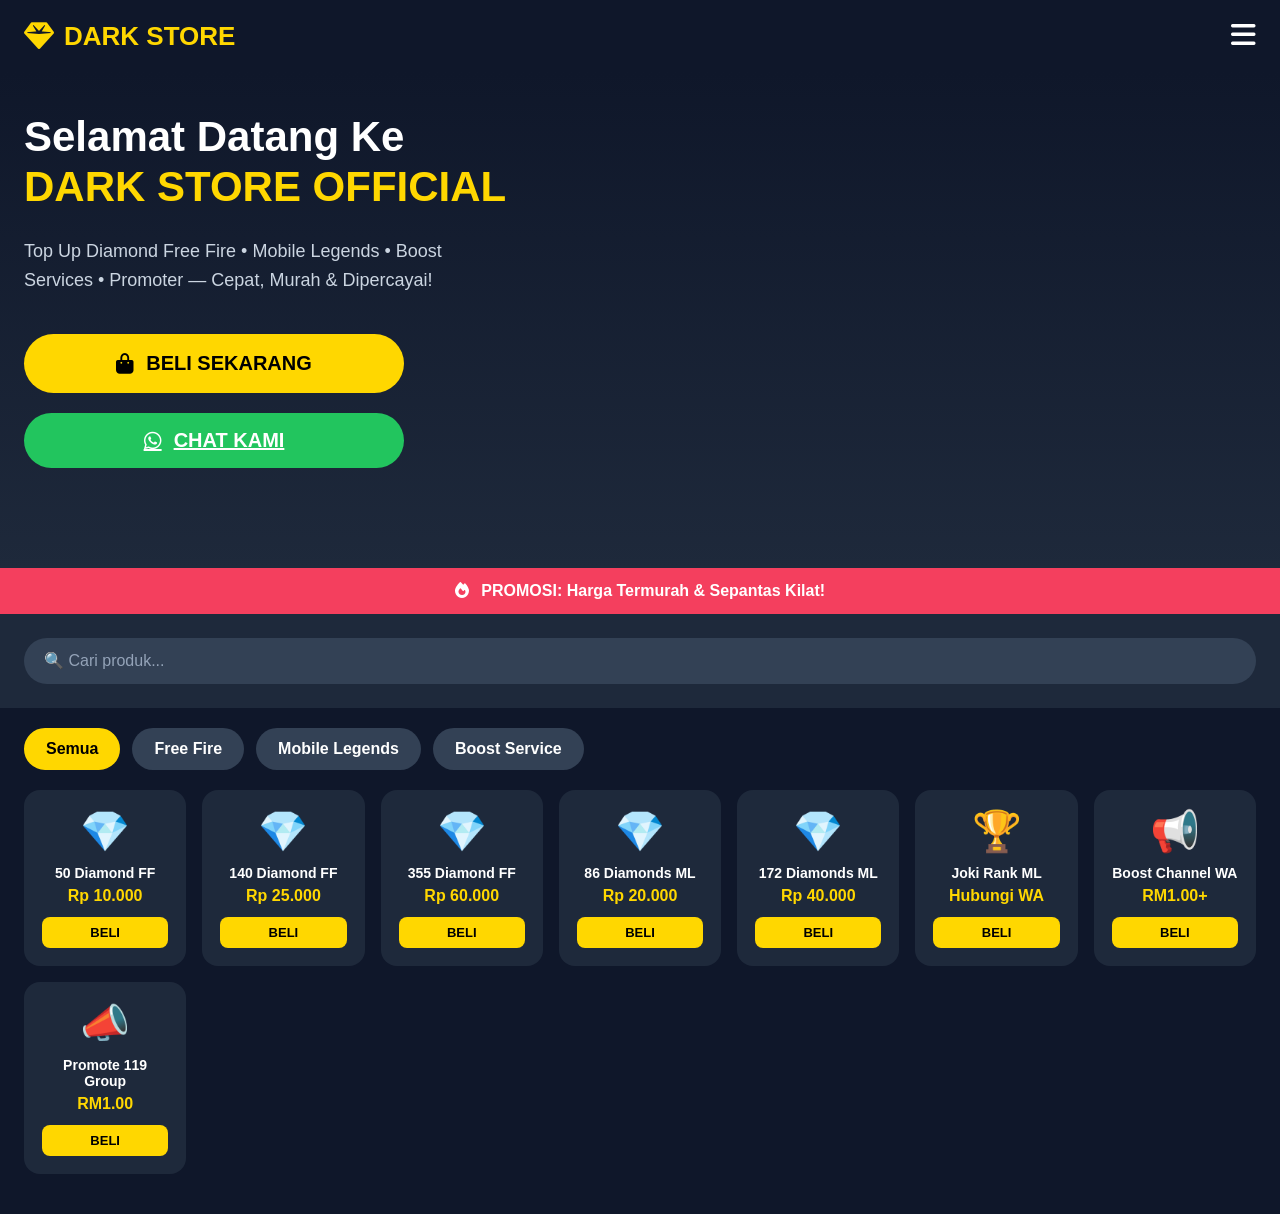
==== index.html @ bbe6bbc1 "Add initial HTML structure for Dark Store" ====
<!DOCTYPE html>
<html lang="ms">
<head>
    <meta charset="UTF-8">
    <meta name="viewport" content="width=device-width, initial-scale=1.0">
    <title>DARK STORE OFFICIAL</title>
    <link rel="stylesheet" href="https://cdnjs.cloudflare.com/ajax/libs/font-awesome/6.4.0/css/all.min.css">
    <link rel="stylesheet" href="style.css">
    <style>
        * { margin: 0; padding: 0; box-sizing: border-box; font-family: 'Segoe UI', sans-serif; }
        body { background: #0f172a; color: white; min-height: 100vh; }

        /* === HEADER === */
        header {
            display: flex; justify-content: space-between; align-items: center;
            padding: 20px 24px; background: #0f172a; position: sticky; top: 0; z-index: 100;
        }
        .logo { display: flex; align-items: center; gap: 10px; font-size: 26px; font-weight: 900; color: #FFD700; }
        .logo i { font-size: 30px; }
        .menu-icon { font-size: 28px; color: white; cursor: pointer; }

        /* === HERO SECTION === */
        .hero {
            padding: 40px 24px 60px; text-align: left;
            background: linear-gradient(180deg, #0f172a 0%, #1e293b 100%);
        }
        .hero h1 {
            font-size: 42px; font-weight: 900; line-height: 1.2; margin-bottom: 24px;
        }
        .hero h1 span { color: #FFD700; }
        .hero p {
            font-size: 18px; color: #cbd5e1; line-height: 1.6; margin-bottom: 40px;
            max-width: 450px;
        }

        /* === BUTTONS === */
        .btn-beli {
            display: flex; align-items: center; justify-content: center; gap: 12px;
            width: 100%; max-width: 380px; padding: 18px 30px;
            background: #FFD700; color: #000; font-size: 20px; font-weight: 800;
            border-radius: 50px; border: none; cursor: pointer; margin-bottom: 20px;
            transition: all 0.3s ease;
        }
        .btn-beli:hover { transform: scale(1.03); }
        .btn-chat {
            display: flex; align-items: center; justify-content: center; gap: 12px;
            width: 100%; max-width: 380px; padding: 16px 30px;
            background: #22c55e; color: white; font-size: 20px; font-weight: 700;
            border-radius: 50px; border: none; cursor: pointer; margin-bottom: 40px;
            transition: all 0.3s ease;
        }
        .btn-chat:hover { transform: scale(1.03); }

        /* === PROMOSI BAR === */
        .promo-bar {
            background: #f43f5e; padding: 14px 24px; text-align: center; font-weight: 700; font-size: 16px;
        }
        .promo-bar i { margin-right: 8px; }

        /* === SEARCH === */
        .search-section { padding: 24px; background: #1e293b; }
        .search-box {
            width: 100%; padding: 14px 20px; border-radius: 50px; border: none;
            background: #334155; color: white; font-size: 16px;
        }
        .search-box::placeholder { color: #94a3b8; }

        /* === KATEGORI TAB === */
        .kategori-tabs {
            display: flex; gap: 12px; padding: 20px 24px; overflow-x: auto;
        }
        .kategori-tab {
            padding: 10px 20px; background: #334155; border-radius: 50px; white-space: nowrap;
            font-weight: 600; cursor: pointer; border: 2px solid transparent;
        }
        .kategori-tab.active { background: #FFD700; color: #000; border-color: #FFD700; }

        /* === PRODUK GRID === */
        .produk-section { padding: 0 24px 40px; }
        .produk-grid {
            display: grid; grid-template-columns: repeat(auto-fill, minmax(160px, 1fr)); gap: 16px;
        }
        .produk-card {
            background: #1e293b; border-radius: 16px; padding: 16px; text-align: center;
            border: 2px solid transparent; transition: all 0.3s ease;
        }
        .produk-card:hover { border-color: #FFD700; transform: translateY(-4px); }
        .produk-icon { font-size: 40px; margin-bottom: 10px; }
        .produk-nama { font-size: 14px; font-weight: 600; margin-bottom: 6px; }
        .produk-harga { font-size: 16px; font-weight: 800; color: #FFD700; margin-bottom: 12px; }
        .produk-btn {
            width: 100%; padding: 8px; background: #FFD700; color: #000; border: none;
            border-radius: 8px; font-weight: 700; cursor: pointer; font-size: 13px;
        }

        /* === MENU SIDEBAR === */
        .sidebar-overlay {
            position: fixed; top: 0; right: 0; width: 0; height: 100vh;
            background: rgba(0,0,0,0.8); z-index: 999; transition: width 0.3s ease;
        }
        .sidebar-overlay.open { width: 100%; }
        .sidebar {
            position: fixed; top: 0; right: -300px; width: 280px; height: 100vh;
            background: #1e293b; z-index: 1000; padding: 30px 20px;
            transition: right 0.3s ease; overflow-y: auto;
        }
        .sidebar.open { right: 0; }
        .sidebar-close { text-align: right; font-size: 24px; cursor: pointer; margin-bottom: 20px; }
        .sidebar-link {
            display: block; padding: 14px 16px; color: white; text-decoration: none;
            font-weight: 600; border-radius: 8px; margin-bottom: 8px;
        }
        .sidebar-link:hover { background: #334155; }
        .sidebar-link.admin { color: #FFD700; }

        /* === RESPONSIVE === */
        @media (max-width: 480px) {
            .hero h1 { font-size: 32px; }
            .btn-beli, .btn-chat { max-width: 100%; }
        }
    </style>
</head>
<body>

    <!-- HEADER -->
    <header>
        <div class="logo">
            <i class="fa-solid fa-gem"></i>
            <span>DARK STORE</span>
        </div>
        <div class="menu-icon" onclick="bukaSidebar()">
            <i class="fa-solid fa-bars"></i>
        </div>
    </header>

    <!-- HERO SECTION -->
    <section class="hero">
        <h1>Selamat Datang Ke<br><span>DARK STORE OFFICIAL</span></h1>
        <p>Top Up Diamond Free Fire • Mobile Legends • Boost Services • Promoter — Cepat, Murah & Dipercayai!</p>
        
        <button class="btn-beli" onclick="scrollToProduk()">
            <i class="fa-solid fa-shopping-bag"></i> BELI SEKARANG
        </button>
        
        <a href="https://wa.me/60194939829" target="_blank" class="btn-chat">
            <i class="fa-brands fa-whatsapp"></i> CHAT KAMI
        </a>
    </section>

    <!-- PROMOSI BAR -->
    <div class="promo-bar">
        <i class="fa-solid fa-fire"></i> PROMOSI: Harga Termurah & Sepantas Kilat!
    </div>

    <!-- SEARCH -->
    <section class="search-section">
        <input type="text" class="search-box" id="searchInput" placeholder="🔍 Cari produk..." onkeyup="filterProduk()">
    </section>

    <!-- KATEGORI TAB -->
    <section>
        <div class="kategori-tabs" id="kategoriTabs">
            <div class="kategori-tab active" onclick="pilihKategori('all', this)">Semua</div>
            <div class="kategori-tab" onclick="pilihKategori('Free Fire', this)">Free Fire</div>
            <div class="kategori-tab" onclick="pilihKategori('Mobile Legends', this)">Mobile Legends</div>
            <div class="kategori-tab" onclick="pilihKategori('Boost Service', this)">Boost Service</div>
        </div>
    </section>

    <!-- PRODUK -->
    <section class="produk-section" id="produkSection">
        <div class="produk-grid" id="produkGrid">
            <!-- Produk dari localStorage akan muncul di sini -->
        </div>
    </section>

    <!-- SIDEBAR MENU -->
    <div class="sidebar-overlay" id="sidebarOverlay" onclick="tutupSidebar()"></div>
    <div class="sidebar" id="sidebar">
        <div class="sidebar-close" onclick="tutupSidebar()"><i class="fa-solid fa-times"></i></div>
        <h3 class="text-xl font-bold text-yellow-400 mb-6">💎 MENU</h3>
        <a href="#" class="sidebar-link" onclick="tutupSidebar()"><i class="fa-solid fa-home mr-2"></i> Utama</a>
        <a href="#produkSection" class="sidebar-link" onclick="tutupSidebar()"><i class="fa-solid fa-box mr-2"></i> Semua Produk</a>
        <a href="https://wa.me/60194939829" target="_blank" class="sidebar-link"><i class="fa-brands fa-whatsapp mr-2"></i> Hubungi Kami</a>
        <a href="admin/login.html" class="sidebar-link admin"><i class="fa-solid fa-lock mr-2"></i> Admin Login</a>
    </div>

    <script>
        // ========== DATA PRODUK ==========
        let produkList = [
            { id: 1, nama: '50 Diamond FF', harga: 'Rp 10.000', kategori: 'Free Fire', icon: '💎' },
            { id: 2, nama: '140 Diamond FF', harga: 'Rp 25.000', kategori: 'Free Fire', icon: '💎' },
            { id: 3, nama: '355 Diamond FF', harga: 'Rp 60.000', kategori: 'Free Fire', icon: '💎' },
            { id: 4, nama: '86 Diamonds ML', harga: 'Rp 20.000', kategori: 'Mobile Legends', icon: '💎' },
            { id: 5, nama: '172 Diamonds ML', harga: 'Rp 40.000', kategori: 'Mobile Legends', icon: '💎' },
            { id: 6, nama: 'Joki Rank ML', harga: 'Hubungi WA', kategori: 'Boost Service', icon: '🏆' },
            { id: 7, nama: 'Boost Channel WA', harga: 'RM1.00+', kategori: 'Boost Service', icon: '📢' },
            { id: 8, nama: 'Promote 119 Group', harga: 'RM1.00', kategori: 'Boost Service', icon: '📣' }
        ];

        let kategoriTerpilih = 'all';

        // ========== RENDER PRODUK ==========
        function renderProduk() {
            const grid = document.getElementById('produkGrid');
            const search = document.getElementById('searchInput').value.toLowerCase();
            
            let filtered = produkList.filter(p => {
                const matchSearch = p.nama.toLowerCase().includes(search) || p.kategori.toLowerCase().includes(search);
                const matchKategori = kategoriTerpilih === 'all' || p.kategori === kategoriTerpilih;
                return matchSearch && matchKategori;
            });

            grid.innerHTML = '';
            filtered.forEach(p => {
                grid.innerHTML += `
                    <div class="produk-card">
                        <div class="produk-icon">${p.icon}</div>
                        <div class="produk-nama">${p.nama}</div>
                        <div class="produk-harga">${p.harga}</div>
                        <button class="produk-btn" onclick="order('${p.nama}', '${p.harga}')">BELI</button>
                    </div>
                `;
            });
        }

        // ========== FUNGSI ORDER ==========
        function order(nama, harga) {
            const mesej = `Hai Admin! 👋%0ASaya nak order:%0A📦 ${nama}%0A💰 ${harga}%0A%0ABoleh proses? Terima kasih! 😊`;
            window.open(`https://wa.me/60194939829?text=${mesej}`, '_blank');
        }

        // ========== KATEGORI TAB ==========
        function pilihKategori(kategori, el) {
            kategoriTerpilih = kategori;
            document.querySelectorAll('.kategori-tab').forEach(t => t.classList.remove('active'));
            el.classList.add('active');
            renderProduk();
        }

        // ========== SEARCH ==========
        function filterProduk() {
            renderProduk();
        }

        // ========== SCROLL KE PRODUK ==========
        function scrollToProduk() {
            document.getElementById('produkSection').scrollIntoView({ behavior: 'smooth' });
        }

        // ========== SIDEBAR ==========
        function bukaSidebar() {
            document.getElementById('sidebar').classList.add('open');
            document.getElementById('sidebarOverlay').classList.add('open');
        }
        function tutupSidebar() {
            document.getElementById('sidebar').classList.remove('open');
            document.getElementById('sidebarOverlay').classList.remove('open');
        }

        // ========== LOAD DARI LOCALSTORAGE ==========
        function loadProdukDariDB() {
            const db = localStorage.getItem('darkstorepro');
            if (db) {
                const data = JSON.parse(db);
                if (data.produk && data.produk.length > 0) {
                    produkList = data.produk.map(p => ({
                        id: p.id,
                        nama: p.nama,
                        harga: p.harga,
                        kategori: p.kategori,
                        icon: p.gambar || '💎'
                    }));
                }
            }
            renderProduk();
        }

        // ========== INIT ==========
        document.addEventListener('DOMContentLoaded', loadProdukDariDB);
    </script>
</body>
  </html>
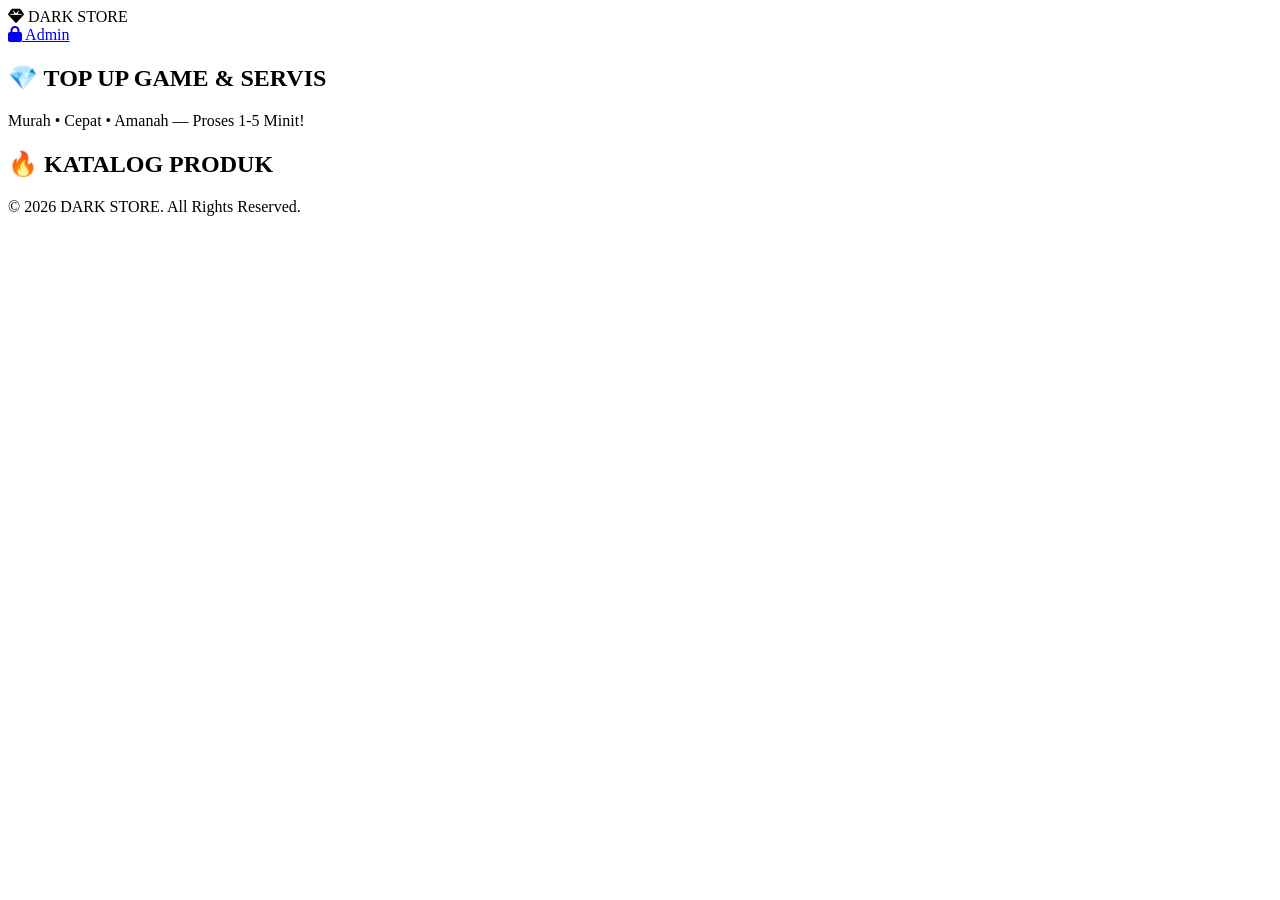
==== commit 1a117057: "Add initial HTML structure for DARK STORE" ====
--- a/index.html
+++ b/index.html
@@ -3,282 +3,34 @@
 <head>
     <meta charset="UTF-8">
     <meta name="viewport" content="width=device-width, initial-scale=1.0">
-    <title>DARK STORE OFFICIAL</title>
+    <title>DARK STORE — Top Up Game & Servis</title>
+    <link rel="preconnect" href="https://fonts.googleapis.com">
+    <link rel="preconnect" href="https://fonts.gstatic.com" crossorigin>
+    <link href="https://fonts.googleapis.com/css2?family=Poppins:wght@400;500;600;700;800;900&display=swap" rel="stylesheet">
     <link rel="stylesheet" href="https://cdnjs.cloudflare.com/ajax/libs/font-awesome/6.4.0/css/all.min.css">
     <link rel="stylesheet" href="style.css">
-    <style>
-        * { margin: 0; padding: 0; box-sizing: border-box; font-family: 'Segoe UI', sans-serif; }
-        body { background: #0f172a; color: white; min-height: 100vh; }
-
-        /* === HEADER === */
-        header {
-            display: flex; justify-content: space-between; align-items: center;
-            padding: 20px 24px; background: #0f172a; position: sticky; top: 0; z-index: 100;
-        }
-        .logo { display: flex; align-items: center; gap: 10px; font-size: 26px; font-weight: 900; color: #FFD700; }
-        .logo i { font-size: 30px; }
-        .menu-icon { font-size: 28px; color: white; cursor: pointer; }
-
-        /* === HERO SECTION === */
-        .hero {
-            padding: 40px 24px 60px; text-align: left;
-            background: linear-gradient(180deg, #0f172a 0%, #1e293b 100%);
-        }
-        .hero h1 {
-            font-size: 42px; font-weight: 900; line-height: 1.2; margin-bottom: 24px;
-        }
-        .hero h1 span { color: #FFD700; }
-        .hero p {
-            font-size: 18px; color: #cbd5e1; line-height: 1.6; margin-bottom: 40px;
-            max-width: 450px;
-        }
-
-        /* === BUTTONS === */
-        .btn-beli {
-            display: flex; align-items: center; justify-content: center; gap: 12px;
-            width: 100%; max-width: 380px; padding: 18px 30px;
-            background: #FFD700; color: #000; font-size: 20px; font-weight: 800;
-            border-radius: 50px; border: none; cursor: pointer; margin-bottom: 20px;
-            transition: all 0.3s ease;
-        }
-        .btn-beli:hover { transform: scale(1.03); }
-        .btn-chat {
-            display: flex; align-items: center; justify-content: center; gap: 12px;
-            width: 100%; max-width: 380px; padding: 16px 30px;
-            background: #22c55e; color: white; font-size: 20px; font-weight: 700;
-            border-radius: 50px; border: none; cursor: pointer; margin-bottom: 40px;
-            transition: all 0.3s ease;
-        }
-        .btn-chat:hover { transform: scale(1.03); }
-
-        /* === PROMOSI BAR === */
-        .promo-bar {
-            background: #f43f5e; padding: 14px 24px; text-align: center; font-weight: 700; font-size: 16px;
-        }
-        .promo-bar i { margin-right: 8px; }
-
-        /* === SEARCH === */
-        .search-section { padding: 24px; background: #1e293b; }
-        .search-box {
-            width: 100%; padding: 14px 20px; border-radius: 50px; border: none;
-            background: #334155; color: white; font-size: 16px;
-        }
-        .search-box::placeholder { color: #94a3b8; }
-
-        /* === KATEGORI TAB === */
-        .kategori-tabs {
-            display: flex; gap: 12px; padding: 20px 24px; overflow-x: auto;
-        }
-        .kategori-tab {
-            padding: 10px 20px; background: #334155; border-radius: 50px; white-space: nowrap;
-            font-weight: 600; cursor: pointer; border: 2px solid transparent;
-        }
-        .kategori-tab.active { background: #FFD700; color: #000; border-color: #FFD700; }
-
-        /* === PRODUK GRID === */
-        .produk-section { padding: 0 24px 40px; }
-        .produk-grid {
-            display: grid; grid-template-columns: repeat(auto-fill, minmax(160px, 1fr)); gap: 16px;
-        }
-        .produk-card {
-            background: #1e293b; border-radius: 16px; padding: 16px; text-align: center;
-            border: 2px solid transparent; transition: all 0.3s ease;
-        }
-        .produk-card:hover { border-color: #FFD700; transform: translateY(-4px); }
-        .produk-icon { font-size: 40px; margin-bottom: 10px; }
-        .produk-nama { font-size: 14px; font-weight: 600; margin-bottom: 6px; }
-        .produk-harga { font-size: 16px; font-weight: 800; color: #FFD700; margin-bottom: 12px; }
-        .produk-btn {
-            width: 100%; padding: 8px; background: #FFD700; color: #000; border: none;
-            border-radius: 8px; font-weight: 700; cursor: pointer; font-size: 13px;
-        }
-
-        /* === MENU SIDEBAR === */
-        .sidebar-overlay {
-            position: fixed; top: 0; right: 0; width: 0; height: 100vh;
-            background: rgba(0,0,0,0.8); z-index: 999; transition: width 0.3s ease;
-        }
-        .sidebar-overlay.open { width: 100%; }
-        .sidebar {
-            position: fixed; top: 0; right: -300px; width: 280px; height: 100vh;
-            background: #1e293b; z-index: 1000; padding: 30px 20px;
-            transition: right 0.3s ease; overflow-y: auto;
-        }
-        .sidebar.open { right: 0; }
-        .sidebar-close { text-align: right; font-size: 24px; cursor: pointer; margin-bottom: 20px; }
-        .sidebar-link {
-            display: block; padding: 14px 16px; color: white; text-decoration: none;
-            font-weight: 600; border-radius: 8px; margin-bottom: 8px;
-        }
-        .sidebar-link:hover { background: #334155; }
-        .sidebar-link.admin { color: #FFD700; }
-
-        /* === RESPONSIVE === */
-        @media (max-width: 480px) {
-            .hero h1 { font-size: 32px; }
-            .btn-beli, .btn-chat { max-width: 100%; }
-        }
-    </style>
 </head>
 <body>
-
-    <!-- HEADER -->
-    <header>
-        <div class="logo">
-            <i class="fa-solid fa-gem"></i>
-            <span>DARK STORE</span>
-        </div>
-        <div class="menu-icon" onclick="bukaSidebar()">
-            <i class="fa-solid fa-bars"></i>
-        </div>
+    <header class="header">
+        <div class="logo"><i class="fa-solid fa-gem"></i> DARK STORE</div>
+        <a href="admin/login.html" class="admin-btn"><i class="fa-solid fa-lock"></i> Admin</a>
     </header>
 
-    <!-- HERO SECTION -->
-    <section class="hero">
-        <h1>Selamat Datang Ke<br><span>DARK STORE OFFICIAL</span></h1>
-        <p>Top Up Diamond Free Fire • Mobile Legends • Boost Services • Promoter — Cepat, Murah & Dipercayai!</p>
-        
-        <button class="btn-beli" onclick="scrollToProduk()">
-            <i class="fa-solid fa-shopping-bag"></i> BELI SEKARANG
-        </button>
-        
-        <a href="https://wa.me/60194939829" target="_blank" class="btn-chat">
-            <i class="fa-brands fa-whatsapp"></i> CHAT KAMI
-        </a>
+    <section class="banner">
+        <h1>💎 TOP UP GAME & SERVIS</h1>
+        <p>Murah • Cepat • Amanah — Proses 1-5 Minit!</p>
     </section>
 
-    <!-- PROMOSI BAR -->
-    <div class="promo-bar">
-        <i class="fa-solid fa-fire"></i> PROMOSI: Harga Termurah & Sepantas Kilat!
-    </div>
-
-    <!-- SEARCH -->
-    <section class="search-section">
-        <input type="text" class="search-box" id="searchInput" placeholder="🔍 Cari produk..." onkeyup="filterProduk()">
+    <section class="container">
+        <h2 class="section-title">🔥 KATALOG PRODUK</h2>
+        <div class="product-grid" id="productList"></div>
     </section>
 
-    <!-- KATEGORI TAB -->
-    <section>
-        <div class="kategori-tabs" id="kategoriTabs">
-            <div class="kategori-tab active" onclick="pilihKategori('all', this)">Semua</div>
-            <div class="kategori-tab" onclick="pilihKategori('Free Fire', this)">Free Fire</div>
-            <div class="kategori-tab" onclick="pilihKategori('Mobile Legends', this)">Mobile Legends</div>
-            <div class="kategori-tab" onclick="pilihKategori('Boost Service', this)">Boost Service</div>
-        </div>
-    </section>
+    <footer>
+        <p>© 2026 DARK STORE. All Rights Reserved.</p>
+    </footer>
 
-    <!-- PRODUK -->
-    <section class="produk-section" id="produkSection">
-        <div class="produk-grid" id="produkGrid">
-            <!-- Produk dari localStorage akan muncul di sini -->
-        </div>
-    </section>
-
-    <!-- SIDEBAR MENU -->
-    <div class="sidebar-overlay" id="sidebarOverlay" onclick="tutupSidebar()"></div>
-    <div class="sidebar" id="sidebar">
-        <div class="sidebar-close" onclick="tutupSidebar()"><i class="fa-solid fa-times"></i></div>
-        <h3 class="text-xl font-bold text-yellow-400 mb-6">💎 MENU</h3>
-        <a href="#" class="sidebar-link" onclick="tutupSidebar()"><i class="fa-solid fa-home mr-2"></i> Utama</a>
-        <a href="#produkSection" class="sidebar-link" onclick="tutupSidebar()"><i class="fa-solid fa-box mr-2"></i> Semua Produk</a>
-        <a href="https://wa.me/60194939829" target="_blank" class="sidebar-link"><i class="fa-brands fa-whatsapp mr-2"></i> Hubungi Kami</a>
-        <a href="admin/login.html" class="sidebar-link admin"><i class="fa-solid fa-lock mr-2"></i> Admin Login</a>
-    </div>
-
-    <script>
-        // ========== DATA PRODUK ==========
-        let produkList = [
-            { id: 1, nama: '50 Diamond FF', harga: 'Rp 10.000', kategori: 'Free Fire', icon: '💎' },
-            { id: 2, nama: '140 Diamond FF', harga: 'Rp 25.000', kategori: 'Free Fire', icon: '💎' },
-            { id: 3, nama: '355 Diamond FF', harga: 'Rp 60.000', kategori: 'Free Fire', icon: '💎' },
-            { id: 4, nama: '86 Diamonds ML', harga: 'Rp 20.000', kategori: 'Mobile Legends', icon: '💎' },
-            { id: 5, nama: '172 Diamonds ML', harga: 'Rp 40.000', kategori: 'Mobile Legends', icon: '💎' },
-            { id: 6, nama: 'Joki Rank ML', harga: 'Hubungi WA', kategori: 'Boost Service', icon: '🏆' },
-            { id: 7, nama: 'Boost Channel WA', harga: 'RM1.00+', kategori: 'Boost Service', icon: '📢' },
-            { id: 8, nama: 'Promote 119 Group', harga: 'RM1.00', kategori: 'Boost Service', icon: '📣' }
-        ];
-
-        let kategoriTerpilih = 'all';
-
-        // ========== RENDER PRODUK ==========
-        function renderProduk() {
-            const grid = document.getElementById('produkGrid');
-            const search = document.getElementById('searchInput').value.toLowerCase();
-            
-            let filtered = produkList.filter(p => {
-                const matchSearch = p.nama.toLowerCase().includes(search) || p.kategori.toLowerCase().includes(search);
-                const matchKategori = kategoriTerpilih === 'all' || p.kategori === kategoriTerpilih;
-                return matchSearch && matchKategori;
-            });
-
-            grid.innerHTML = '';
-            filtered.forEach(p => {
-                grid.innerHTML += `
-                    <div class="produk-card">
-                        <div class="produk-icon">${p.icon}</div>
-                        <div class="produk-nama">${p.nama}</div>
-                        <div class="produk-harga">${p.harga}</div>
-                        <button class="produk-btn" onclick="order('${p.nama}', '${p.harga}')">BELI</button>
-                    </div>
-                `;
-            });
-        }
-
-        // ========== FUNGSI ORDER ==========
-        function order(nama, harga) {
-            const mesej = `Hai Admin! 👋%0ASaya nak order:%0A📦 ${nama}%0A💰 ${harga}%0A%0ABoleh proses? Terima kasih! 😊`;
-            window.open(`https://wa.me/60194939829?text=${mesej}`, '_blank');
-        }
-
-        // ========== KATEGORI TAB ==========
-        function pilihKategori(kategori, el) {
-            kategoriTerpilih = kategori;
-            document.querySelectorAll('.kategori-tab').forEach(t => t.classList.remove('active'));
-            el.classList.add('active');
-            renderProduk();
-        }
-
-        // ========== SEARCH ==========
-        function filterProduk() {
-            renderProduk();
-        }
-
-        // ========== SCROLL KE PRODUK ==========
-        function scrollToProduk() {
-            document.getElementById('produkSection').scrollIntoView({ behavior: 'smooth' });
-        }
-
-        // ========== SIDEBAR ==========
-        function bukaSidebar() {
-            document.getElementById('sidebar').classList.add('open');
-            document.getElementById('sidebarOverlay').classList.add('open');
-        }
-        function tutupSidebar() {
-            document.getElementById('sidebar').classList.remove('open');
-            document.getElementById('sidebarOverlay').classList.remove('open');
-        }
-
-        // ========== LOAD DARI LOCALSTORAGE ==========
-        function loadProdukDariDB() {
-            const db = localStorage.getItem('darkstorepro');
-            if (db) {
-                const data = JSON.parse(db);
-                if (data.produk && data.produk.length > 0) {
-                    produkList = data.produk.map(p => ({
-                        id: p.id,
-                        nama: p.nama,
-                        harga: p.harga,
-                        kategori: p.kategori,
-                        icon: p.gambar || '💎'
-                    }));
-                }
-            }
-            renderProduk();
-        }
-
-        // ========== INIT ==========
-        document.addEventListener('DOMContentLoaded', loadProdukDariDB);
-    </script>
+    <script src="script.js"></script>
 </body>
   </html>
   
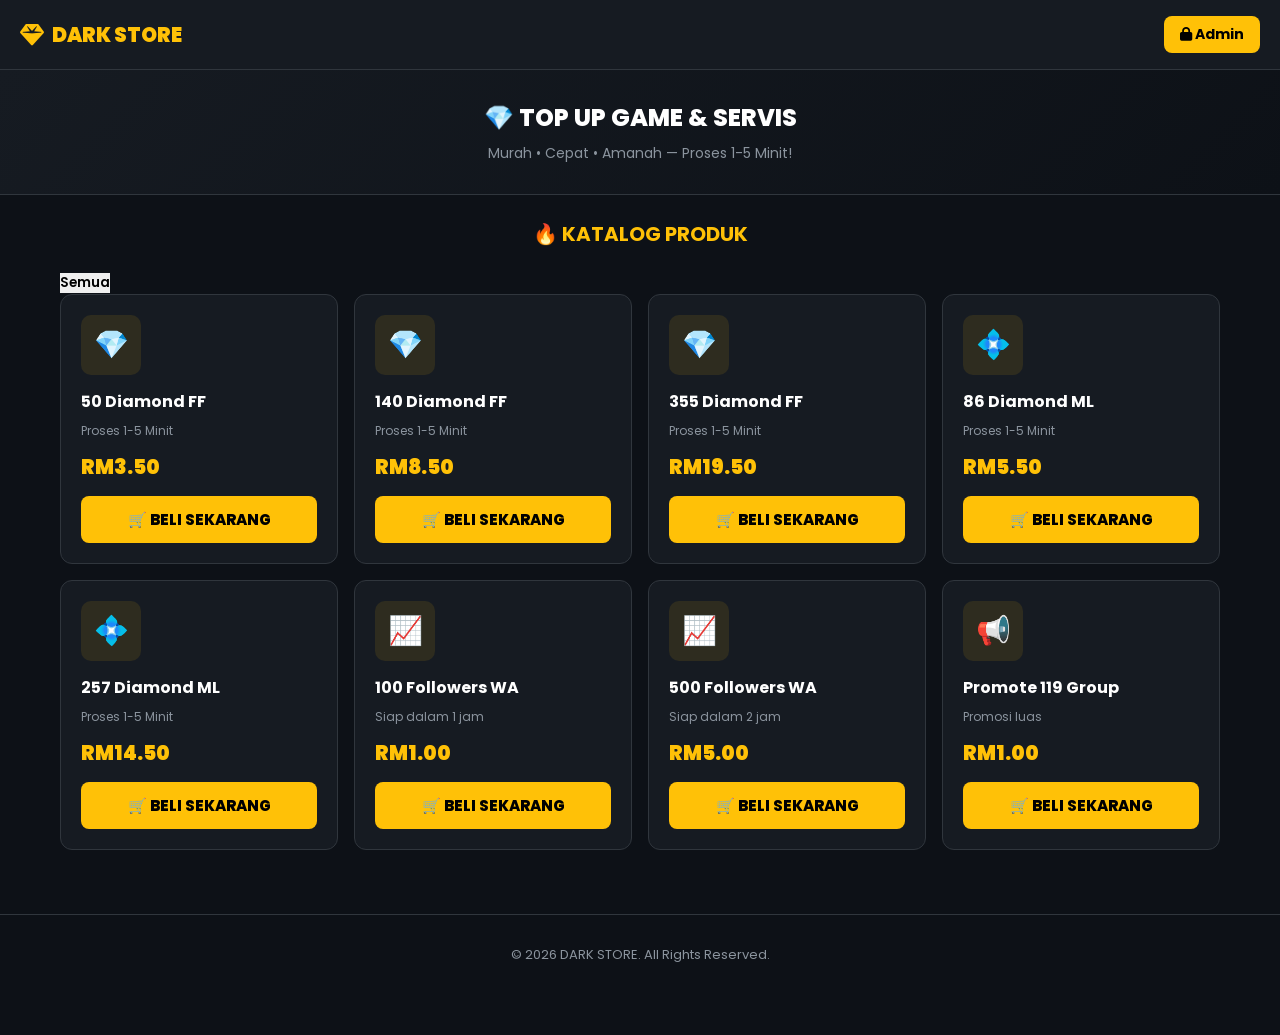
==== commit 469006ca: "Create index.html for DARK STORE website Initial HTML structure for DARK STORE website with header, " ====
--- a/index.html
+++ b/index.html
@@ -23,8 +23,63 @@
 
     <section class="container">
         <h2 class="section-title">🔥 KATALOG PRODUK</h2>
+        
+        <!-- FILTER KATEGORI -->
+        <div class="filter-bar" id="filterBar">
+            <button class="filter-btn active" data-kategori="all">Semua</button>
+        </div>
+        
         <div class="product-grid" id="productList"></div>
     </section>
+
+    <!-- MODAL BORANG ORDER -->
+    <div class="modal-overlay" id="orderModal" style="display:none">
+        <div class="modal-content">
+            <span class="modal-close" onclick="tutupModal()">&times;</span>
+            <h3 id="modalTitle">🛒 Buat Pesanan</h3>
+            <p id="modalProdukNama" style="color:var(--gold);font-weight:700;margin-bottom:20px"></p>
+            
+            <div id="borangDiamond" style="display:none">
+                <div class="form-group">
+                    <label>👤 Nama Anda</label>
+                    <input type="text" id="buyerNama" placeholder="Masukkan nama anda">
+                </div>
+                <div class="form-group">
+                    <label>🎮 Player ID + Server</label>
+                    <input type="text" id="buyerId" placeholder="Contoh: 12345678(1234)">
+                </div>
+                <div class="form-group">
+                    <label>📱 No. Telefon / WhatsApp</label>
+                    <input type="text" id="buyerPhone" placeholder="Contoh: 0123456789">
+                </div>
+                <div class="form-group">
+                    <label>💬 Alamat / Catatan</label>
+                    <input type="text" id="buyerNote" placeholder="Online / Lain-lain">
+                </div>
+            </div>
+            
+            <div id="borangBoost" style="display:none">
+                <div class="form-group">
+                    <label>👤 Nama Anda</label>
+                    <input type="text" id="buyerNama2" placeholder="Masukkan nama anda">
+                </div>
+                <div class="form-group">
+                    <label>🔗 Link Channel / Group WhatsApp</label>
+                    <input type="text" id="buyerLink" placeholder="Tampal link penuh di sini">
+                </div>
+                <div class="form-group">
+                    <label>📱 No. Telefon / WhatsApp</label>
+                    <input type="text" id="buyerPhone2" placeholder="Contoh: 0123456789">
+                </div>
+                <div class="form-group">
+                    <label>💬 Catatan Tambahan</label>
+                    <input type="text" id="buyerNote2" placeholder="Jumlah yang dikehendaki, dll">
+                </div>
+            </div>
+            
+            <button class="btn btn-gold" onclick="hantarPesanan()" style="width:100%;margin-top:10px">✅ Hantar Pesanan ke WhatsApp</button>
+        </div>
+    </div>
 
     <footer>
         <p>© 2026 DARK STORE. All Rights Reserved.</p>
@@ -32,5 +87,5 @@
 
     <script src="script.js"></script>
 </body>
-  </html>
-  
+              </html>
+              
--- a/style.css
+++ b/style.css
@@ -0,0 +1,183 @@
+:root {
+    --bg: #0D1117;
+    --card: #161B22;
+    --gold: #FFC107;
+    --orange: #FF4500;
+    --green: #22C55E;
+    --text: #FFFFFF;
+    --gray: #8B949E;
+    --border: #30363D;
+}
+
+* {
+    margin: 0;
+    padding: 0;
+    box-sizing: border-box;
+    font-family: 'Poppins', sans-serif;
+}
+
+body {
+    background: var(--bg);
+    color: var(--text);
+    min-height: 100vh;
+    padding-bottom: 40px;
+}
+
+a { text-decoration: none; color: inherit; }
+button { border: none; cursor: pointer; font-weight: 600; transition: all 0.2s ease; }
+input, select {
+    width: 100%;
+    padding: 12px 14px;
+    border-radius: 8px;
+    border: 1px solid var(--border);
+    background: var(--card);
+    color: var(--text);
+    font-size: 14px;
+    outline: none;
+}
+input:focus, select:focus { border-color: var(--gold); }
+
+.header {
+    display: flex;
+    justify-content: space-between;
+    align-items: center;
+    padding: 16px 20px;
+    background: var(--card);
+    border-bottom: 1px solid var(--border);
+    position: sticky;
+    top: 0;
+    z-index: 100;
+}
+
+.logo {
+    display: flex;
+    align-items: center;
+    gap: 8px;
+    font-size: 20px;
+    font-weight: 900;
+    color: var(--gold);
+}
+
+.logo i { font-size: 24px; }
+.admin-btn {
+    padding: 8px 16px;
+    background: var(--gold);
+    color: #000;
+    border-radius: 8px;
+    font-weight: 700;
+    font-size: 14px;
+}
+
+.banner {
+    padding: 30px 20px;
+    text-align: center;
+    background: linear-gradient(135deg, #161B22 0%, #0D1117 100%);
+    border-bottom: 1px solid var(--border);
+}
+
+.banner h1 { font-size: 24px; font-weight: 800; margin-bottom: 8px; }
+.banner p { font-size: 14px; color: var(--gray); }
+
+.container { padding: 24px 20px; max-width: 1200px; margin: 0 auto; }
+.section-title { font-size: 20px; margin-bottom: 20px; text-align: center; color: var(--gold); }
+
+.product-grid {
+    display: grid;
+    grid-template-columns: repeat(auto-fill, minmax(250px, 1fr));
+    gap: 16px;
+}
+
+.product-card {
+    background: var(--card);
+    border: 1px solid var(--border);
+    border-radius: 12px;
+    padding: 20px;
+    transition: all 0.3s ease;
+}
+
+.product-card:hover { border-color: var(--gold); transform: translateY(-3px); }
+.product-img {
+    width: 60px; height: 60px; background: rgba(255,193,7,0.1);
+    border-radius: 10px; display: flex; align-items: center; justify-content: center;
+    font-size: 28px; color: var(--gold); margin-bottom: 14px;
+}
+.product-name { font-size: 16px; font-weight: 700; margin-bottom: 8px; }
+.product-desc { font-size: 12px; color: var(--gray); margin-bottom: 12px; }
+.product-price { font-size: 20px; font-weight: 900; color: var(--gold); margin-bottom: 14px; }
+.buy-btn {
+    width: 100%; padding: 12px; background: var(--gold); color: #000;
+    font-size: 15px; font-weight: 800; border-radius: 8px;
+}
+.buy-btn:hover { background: #FFD600; transform: scale(1.02); }
+
+footer { text-align: center; padding: 30px 20px; color: var(--gray); font-size: 13px; border-top: 1px solid var(--border); margin-top: 40px; }
+
+/* Admin Panel */
+.admin-wrap { min-height: 100vh; display: flex; flex-direction: column; background: var(--bg); }
+.admin-login-box {
+    flex: 1; display: flex; align-items: center; justify-content: center; padding: 20px;
+}
+.admin-login-card {
+    background: var(--card); border: 1px solid var(--border); border-radius: 16px;
+    padding: 32px; width: 100%; max-width: 380px; text-align: center;
+}
+.admin-login-card h2 { color: var(--gold); margin-bottom: 24px; font-size: 22px; }
+.admin-login-card h2 i { margin-right: 10px; }
+.form-group { margin-bottom: 16px; text-align: left; }
+.form-group label { display: block; margin-bottom: 6px; font-size: 14px; font-weight: 600; }
+.admin-login-card button {
+    width: 100%; padding: 14px; background: var(--gold); color: #000;
+    font-size: 16px; font-weight: 800; border-radius: 10px; margin-top: 8px;
+}
+.back-link { display: inline-block; margin-top: 16px; color: var(--gray); font-size: 13px; }
+
+.admin-layout { display: flex; min-height: 100vh; }
+.admin-sidebar {
+    width: 240px; background: var(--card); border-right: 1px solid var(--border);
+    position: fixed; height: 100vh; padding: 20px 0;
+}
+.admin-sidebar .logo { padding: 0 20px 20px; border-bottom: 1px solid var(--border); margin-bottom: 20px; font-size: 16px; }
+.admin-sidebar nav a {
+    display: flex; align-items: center; gap: 10px; padding: 12px 20px;
+    color: var(--gray); font-weight: 500; border-left: 3px solid transparent; font-size: 14px;
+}
+.admin-sidebar nav a:hover, .admin-sidebar nav a.active {
+    background: rgba(255,193,7,0.1); color: var(--gold); border-left-color: var(--gold);
+}
+.admin-content { margin-left: 240px; flex: 1; padding: 24px; background: var(--bg); }
+.admin-header { display: flex; justify-content: space-between; align-items: center; margin-bottom: 24px; flex-wrap: wrap; gap: 12px; }
+.admin-header h1 { font-size: 22px; }
+
+.btn { padding: 10px 16px; border-radius: 8px; font-weight: 600; font-size: 14px; }
+.btn-gold { background: var(--gold); color: #000; }
+.btn-red { background: #EF4444; color: white; }
+.btn-green { background: var(--green); color: white; }
+.btn-sm { padding: 6px 12px; font-size: 13px; }
+
+.stats-grid { display: grid; grid-template-columns: repeat(auto-fit, minmax(200px, 1fr)); gap: 16px; margin-bottom: 24px; }
+.stat-card { background: var(--card); border: 1px solid var(--border); border-radius: 12px; padding: 20px; }
+.stat-card h3 { font-size: 28px; font-weight: 900; color: var(--gold); }
+.stat-card p { color: var(--gray); margin-top: 6px; font-size: 14px; }
+
+.form-card {
+    background: var(--card); border: 1px solid var(--border); border-radius: 12px;
+    padding: 24px; margin-bottom: 24px; max-width: 500px;
+}
+.form-card h3 { margin-bottom: 20px; font-size: 18px; }
+
+.table-wrapper { background: var(--card); border: 1px solid var(--border); border-radius: 12px; overflow: hidden; }
+table { width: 100%; border-collapse: collapse; }
+th, td { padding: 12px 16px; text-align: left; border-bottom: 1px solid var(--border); font-size: 14px; }
+th { background: var(--card); color: var(--gold); font-weight: 700; }
+tr:hover { background: rgba(48,54,61,0.5); }
+
+.empty-state { text-align: center; padding: 40px 20px; color: var(--gray); }
+.empty-state i { font-size: 40px; margin-bottom: 12px; opacity: 0.4; }
+
+@media (max-width: 768px) {
+    .product-grid { grid-template-columns: repeat(2, 1fr); }
+    .admin-sidebar { width: 100%; position: relative; height: auto; }
+    .admin-content { margin-left: 0; padding: 16px; }
+    .stats-grid { grid-template-columns: 1fr; }
+  }
+  
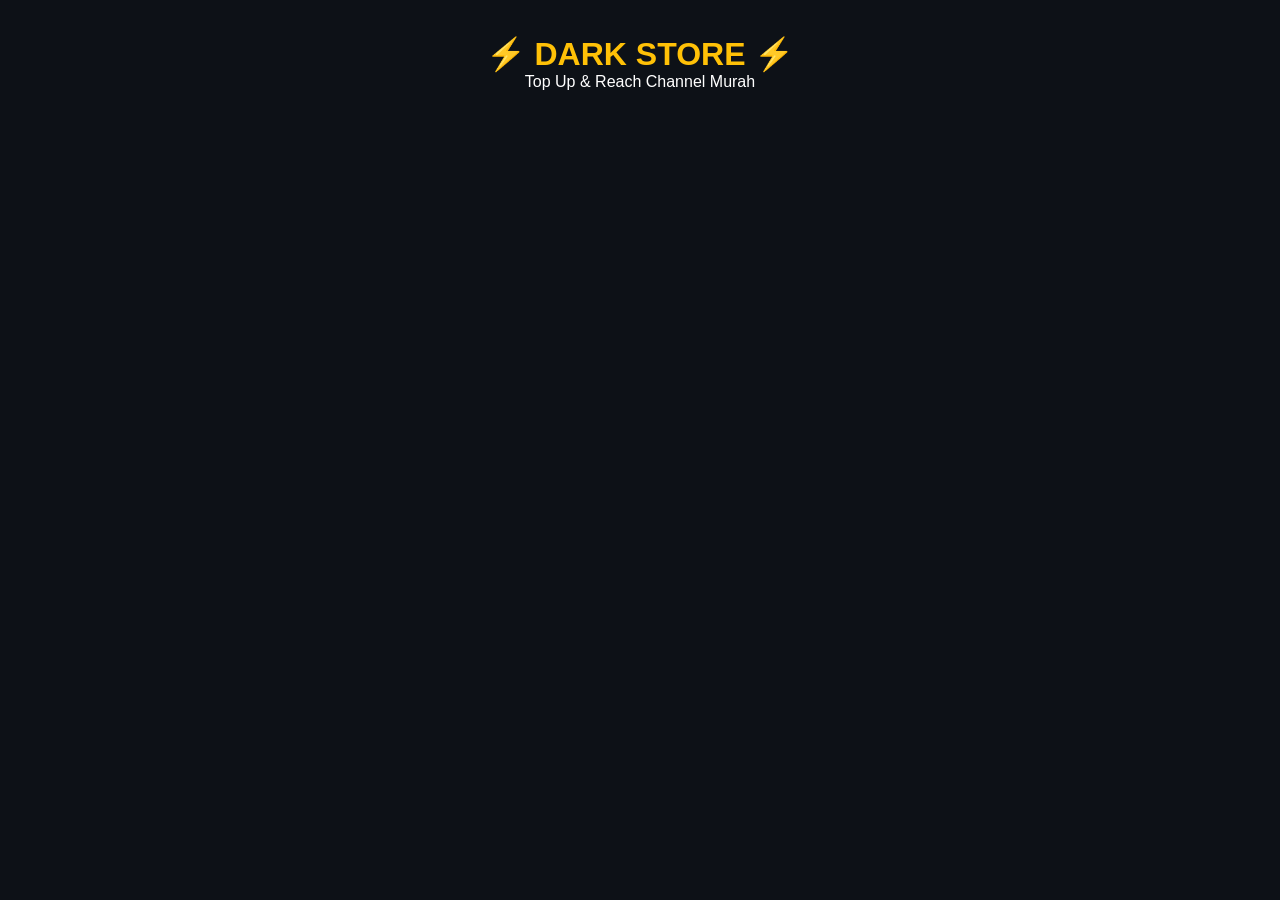
==== commit 40b650ef: "Add initial HTML structure for Dark Store" ====
--- a/index.html
+++ b/index.html
@@ -1,91 +1,97 @@
 <!DOCTYPE html>
 <html lang="ms">
 <head>
-    <meta charset="UTF-8">
-    <meta name="viewport" content="width=device-width, initial-scale=1.0">
-    <title>DARK STORE — Top Up Game & Servis</title>
-    <link rel="preconnect" href="https://fonts.googleapis.com">
-    <link rel="preconnect" href="https://fonts.gstatic.com" crossorigin>
-    <link href="https://fonts.googleapis.com/css2?family=Poppins:wght@400;500;600;700;800;900&display=swap" rel="stylesheet">
-    <link rel="stylesheet" href="https://cdnjs.cloudflare.com/ajax/libs/font-awesome/6.4.0/css/all.min.css">
-    <link rel="stylesheet" href="style.css">
+<meta charset="UTF-8">
+<meta name="viewport" content="width=device-width, initial-scale=1.0">
+<title>DARK STORE OFFICIAL</title>
+<style>
+  :root{--bg:#0D1117;--card:#161B22;--kuning:#FFC107;--hijau:#22C55E}
+  *{margin:0;padding:0;box-sizing:border-box;font-family:'Segoe UI',sans-serif}
+  body{background:var(--bg);color:#fff;padding:15px}
+  header{text-align:center;padding:20px 0}
+  header h1{color:var(--kuning)}
+  .filter{display:flex;gap:8px;overflow-x:auto;padding:10px 0}
+  .btn-kat{background:var(--card);color:#fff;border:1px solid #333;padding:8px 14px;border-radius:20px;cursor:pointer;white-space:nowrap}
+  .btn-kat.active{background:var(--kuning);color:#000;font-weight:bold}
+  .grid{display:grid;grid-template-columns:repeat(2,1fr);gap:12px}
+  .card{background:var(--card);padding:15px;border-radius:12px;text-align:center;border:1px solid #222}
+  .card .icon{font-size:30px}
+  .card h3{font-size:14px;margin:8px 0}
+  .card .harga{color:var(--kuning);font-size:18px;font-weight:bold}
+  .card .proses{font-size:12px;color:#aaa;margin-bottom:8px}
+  .card button{width:100%;background:var(--hijau);color:#fff;border:none;padding:10px;border-radius:8px;font-weight:bold;cursor:pointer}
+  #toast{position:fixed;bottom:20px;left:50%;transform:translateX(-50%);background:var(--hijau);padding:10px 20px;border-radius:8px;display:none}
+  #toast.show{display:block;animation:fade .3s}
+  @keyframes fade{from{opacity:0}to{opacity:1}}
+  @media(min-width:600px){.grid{grid-template-columns:repeat(3,1fr)}}
+</style>
 </head>
 <body>
-    <header class="header">
-        <div class="logo"><i class="fa-solid fa-gem"></i> DARK STORE</div>
-        <a href="admin/login.html" class="admin-btn"><i class="fa-solid fa-lock"></i> Admin</a>
-    </header>
 
-    <section class="banner">
-        <h1>💎 TOP UP GAME & SERVIS</h1>
-        <p>Murah • Cepat • Amanah — Proses 1-5 Minit!</p>
-    </section>
+<header>
+  <h1>⚡ DARK STORE ⚡</h1>
+  <p>Top Up & Reach Channel Murah</p>
+</header>
 
-    <section class="container">
-        <h2 class="section-title">🔥 KATALOG PRODUK</h2>
-        
-        <!-- FILTER KATEGORI -->
-        <div class="filter-bar" id="filterBar">
-            <button class="filter-btn active" data-kategori="all">Semua</button>
-        </div>
-        
-        <div class="product-grid" id="productList"></div>
-    </section>
+<div class="filter" id="kategori-filter"></div>
 
-    <!-- MODAL BORANG ORDER -->
-    <div class="modal-overlay" id="orderModal" style="display:none">
-        <div class="modal-content">
-            <span class="modal-close" onclick="tutupModal()">&times;</span>
-            <h3 id="modalTitle">🛒 Buat Pesanan</h3>
-            <p id="modalProdukNama" style="color:var(--gold);font-weight:700;margin-bottom:20px"></p>
-            
-            <div id="borangDiamond" style="display:none">
-                <div class="form-group">
-                    <label>👤 Nama Anda</label>
-                    <input type="text" id="buyerNama" placeholder="Masukkan nama anda">
-                </div>
-                <div class="form-group">
-                    <label>🎮 Player ID + Server</label>
-                    <input type="text" id="buyerId" placeholder="Contoh: 12345678(1234)">
-                </div>
-                <div class="form-group">
-                    <label>📱 No. Telefon / WhatsApp</label>
-                    <input type="text" id="buyerPhone" placeholder="Contoh: 0123456789">
-                </div>
-                <div class="form-group">
-                    <label>💬 Alamat / Catatan</label>
-                    <input type="text" id="buyerNote" placeholder="Online / Lain-lain">
-                </div>
-            </div>
-            
-            <div id="borangBoost" style="display:none">
-                <div class="form-group">
-                    <label>👤 Nama Anda</label>
-                    <input type="text" id="buyerNama2" placeholder="Masukkan nama anda">
-                </div>
-                <div class="form-group">
-                    <label>🔗 Link Channel / Group WhatsApp</label>
-                    <input type="text" id="buyerLink" placeholder="Tampal link penuh di sini">
-                </div>
-                <div class="form-group">
-                    <label>📱 No. Telefon / WhatsApp</label>
-                    <input type="text" id="buyerPhone2" placeholder="Contoh: 0123456789">
-                </div>
-                <div class="form-group">
-                    <label>💬 Catatan Tambahan</label>
-                    <input type="text" id="buyerNote2" placeholder="Jumlah yang dikehendaki, dll">
-                </div>
-            </div>
-            
-            <button class="btn btn-gold" onclick="hantarPesanan()" style="width:100%;margin-top:10px">✅ Hantar Pesanan ke WhatsApp</button>
-        </div>
-    </div>
+<div class="grid" id="produk-list"></div>
 
-    <footer>
-        <p>© 2026 DARK STORE. All Rights Reserved.</p>
-    </footer>
+<div id="toast"></div>
 
-    <script src="script.js"></script>
+<script>
+const WA = "60194939829"; // TUKAR NOMBOR WHATSAPP KAU
+
+// DATA PRODUK - KAU EDIT SINI JE
+let data = {
+  kategori:[
+    {id:1,nama:"Reach",icon:"📈"},
+    {id:2,nama:"Free Fire",icon:"💎"},
+    {id:3,nama:"Mobile Legends",icon:"🛡️"},
+    {id:4,nama:"Boost",icon:"⚡"}
+  ],
+  produk:[
+    {id:1,kat:1,nama:"10 Reach",harga:"RM0.30",proses:"1-3 Minit"},
+    {id:2,kat:1,nama:"100 Reach",harga:"RM3.00",proses:"5-10 Minit"},
+    {id:3,kat:1,nama:"500 Reach",harga:"RM15.00",proses:"15-30 Minit"},
+    {id:4,kat:1,nama:"1000 Reach",harga:"RM28.00",proses:"1 Jam"},
+    {id:5,kat:2,nama:"50 Diamond FF",harga:"RM3.50",proses:"1-5 Minit"},
+    {id:6,kat:2,nama:"140 Diamond FF",harga:"RM9.50",proses:"1-5 Minit"},
+    {id:7,kat:3,nama:"86 Diamond ML",harga:"RM7.50",proses:"1-5 Minit"},
+    {id:8,kat:4,nama:"Boost Channel 1K",harga:"RM20.00",proses:"1-3 Hari"}
+  ]
+};
+
+// LOAD KATEGORI
+kategori-filter.innerHTML = `<button class="btn-kat active" onclick="filter(0,this)">Semua</button>` + 
+data.kategori.map(k=>`<button class="btn-kat" onclick="filter(${k.id},this)">${k.icon} ${k.nama}</button>`).join('');
+
+// FILTER PRODUK
+function filter(id,el){
+  document.querySelectorAll('.btn-kat').forEach(b=>b.classList.remove('active'));
+  el.classList.add('active');
+  let list = id==0 ? data.produk : data.produk.filter(p=>p.kat==id);
+  produk-list.innerHTML = list.map(p=>{
+    let kat = data.kategori.find(k=>k.id==p.kat);
+    return `
+    <div class="card">
+      <div class="icon">${kat.icon}</div>
+      <h3>${p.nama}</h3>
+      <p class="proses">⚡ ${p.proses}</p>
+      <p class="harga">${p.harga}</p>
+      <button onclick="order('${p.nama}','${p.harga}')">🛒 BELI SEKARANG</button>
+    </div>`}).join('');
+}
+filter(0,document.querySelector('.btn-kat'));
+
+// ORDER KE WA
+function order(nama,harga){
+  let msg = `Halo Admin%0ASaya nak order:%0AProduk: ${nama}%0AHarga: ${harga}%0A%0ANama Channel/ID:`;
+  window.open(`https://wa.me/${WA}?text=${msg}`,'_blank');
+  toast.innerText = "Redirect ke WhatsApp...";
+  toast.classList.add('show');
+  setTimeout(()=>toast.classList.remove('show'),2000);
+}
+</script>
 </body>
-              </html>
-              
+</html>
